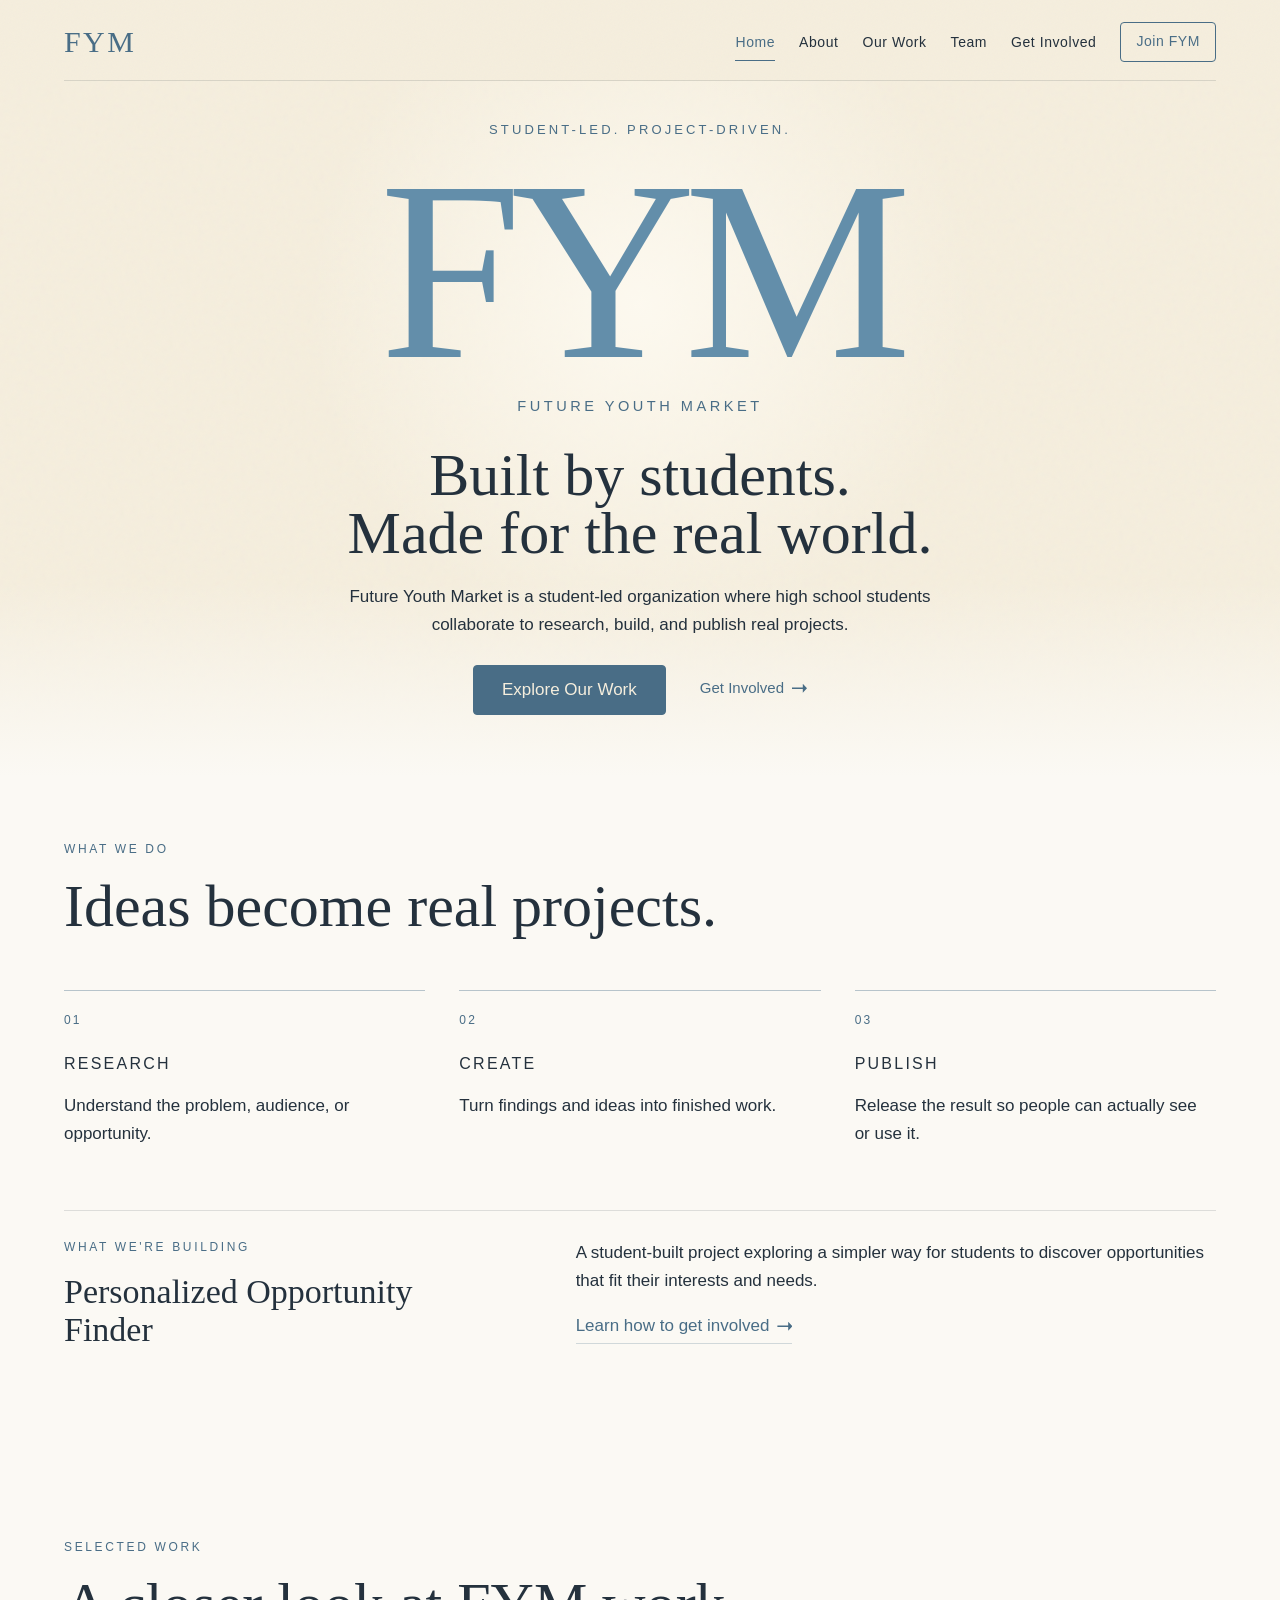
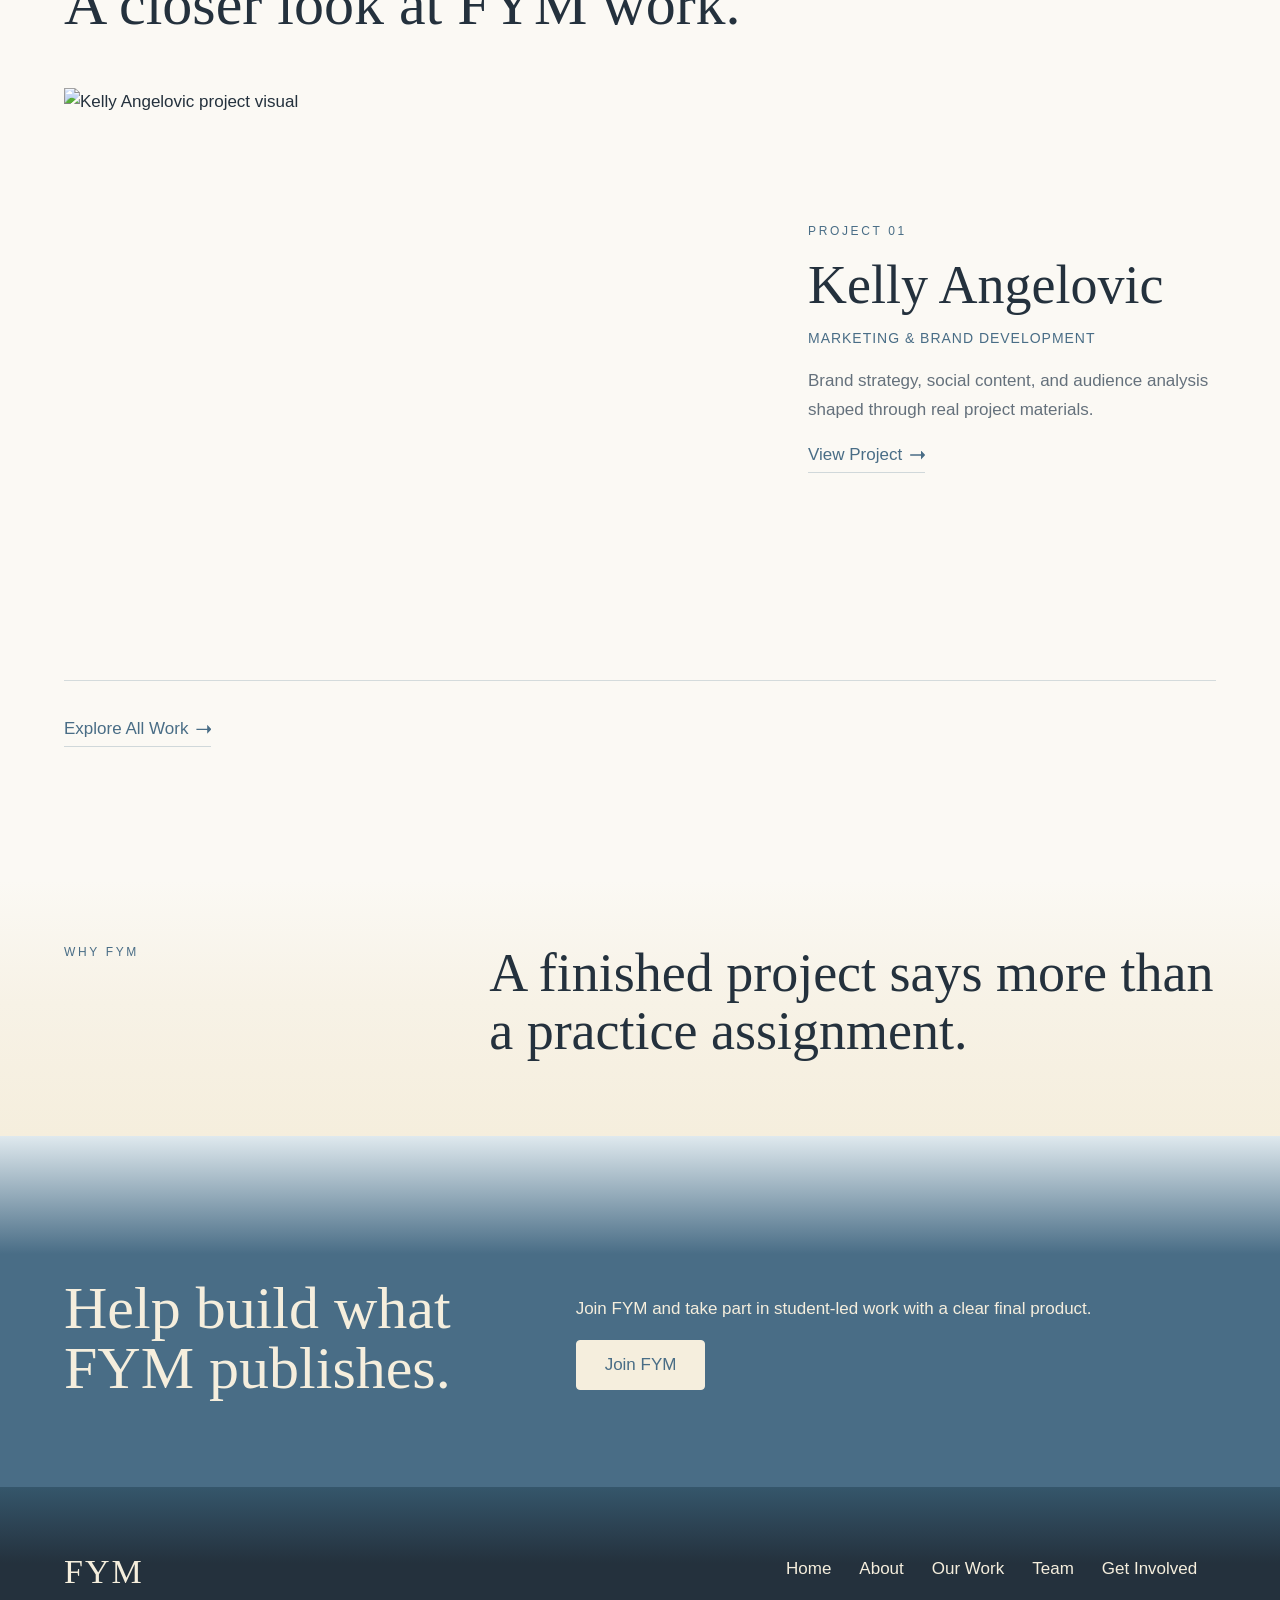
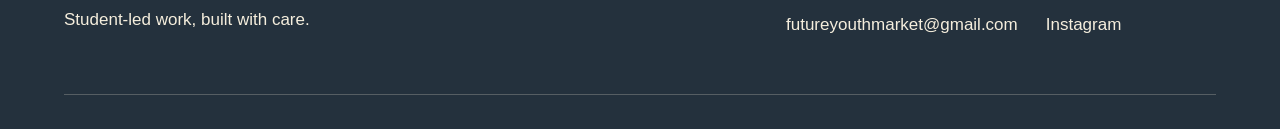
==== fym-site-copy/index.html @ ecb4059a "Integrate FYM project-first content into existing design" ====
<!doctype html>
<html lang="en">
  <head>
    <meta charset="utf-8">
    <meta name="viewport" content="width=device-width, initial-scale=1">
    <title>Future Youth Market</title>
    <link rel="stylesheet" href="./styles.css?v=15">
  </head>
  <body>
    <header class="site-header">
      <div class="nav-shell">
        <a class="brand" href="./">FYM</a>
        <nav class="nav" aria-label="Primary">
          <a href="./" aria-current="page">Home</a><a href="./about/">About</a>
          <a href="./our-work/">Our Work</a>
          <a href="./team/">Team</a>
          <a href="./get-involved/">Get Involved</a>
          <a class="join" href="https://docs.google.com/forms/d/e/1FAIpQLSevrzNFQWZwz5mbwL5e_55xC7Ov_JU1O-XVfndWGuBN4_w-hQ/viewform">Join FYM</a>
        </nav>
      </div>
    </header>

    <main>
      <section class="hero">
        <div class="hero-inner">
          <p class="eyebrow home-eyebrow">Student-led. Project-driven.</p>
          <div class="lockup" aria-label="FYM Future Youth Market">
            <div class="lockup-large">FYM</div>
            <div class="lockup-name">Future Youth Market</div>
          </div>
          <h1 class="home-title">Built by students.<br>Made for the real world.</h1>
          <p class="hero-copy">Future Youth Market is a student-led organization where high school students collaborate to research, build, and publish real projects.</p>
          <div class="actions">
            <a class="button" href="./our-work/">Explore Our Work</a>
            <a class="text-link icon-link" href="./get-involved/">Get Involved</a>
          </div>
        </div>
      </section>

      <section class="section warm tight">
        <div class="section-inner">
          <p class="label">What We Do</p>
          <h2 class="section-title">Ideas become real projects.</h2>
          <div class="columns">
            <article class="ruled"><p class="number">01</p><h3 class="small-heading">Research</h3><p>Understand the problem, audience, or opportunity.</p></article>
            <article class="ruled"><p class="number">02</p><h3 class="small-heading">Create</h3><p>Turn findings and ideas into finished work.</p></article>
            <article class="ruled"><p class="number">03</p><h3 class="small-heading">Publish</h3><p>Release the result so people can actually see or use it.</p></article>
          </div>
          <article class="project-preview intro-grid">
            <div><p class="label">What We're Building</p><h3>Personalized Opportunity Finder</h3></div>
            <div><p>A student-built project exploring a simpler way for students to discover opportunities that fit their interests and needs.</p><a class="text-link icon-link" href="./get-involved/">Learn how to get involved</a></div>
          </article>
        </div>
      </section>

      <section class="section warm wide">
        <div class="section-inner">
          <p class="label">Selected Work</p>
          <h2 class="section-title">A closer look at FYM work.</h2>
          <div style="margin-top:54px">
            <article class="portfolio-row home-feature">
              <img class="portfolio-image" src="https://static.wixstatic.com/media/20e3eb_5f76f47525f64de18423a40985d172d9~mv2.jpg" alt="Kelly Angelovic project visual">
              <div><p class="label">Project 01</p><h3 class="portfolio-title">Kelly Angelovic</h3><p class="category">Marketing &amp; Brand Development</p><p class="muted">Brand strategy, social content, and audience analysis shaped through real project materials.</p><a class="text-link icon-link" href="./our-work/kelly-angelovic/">View Project</a></div>
            </article>
            <p><a class="text-link icon-link" href="./our-work/">Explore All Work</a></p>
          </div>
        </div>
      </section>

      <section class="section fade-offwhite-to-cream tight">
        <div class="section-inner mission-statement">
          <p class="label">Why FYM</p>
          <p>A finished project says more than a practice assignment.</p>
        </div>
      </section>

      <section class="section blue with-lead">
        <div class="section-inner split-grid">
          <h2 class="section-title">Help build what FYM publishes.</h2>
          <div><p>Join FYM and take part in student-led work with a clear final product.</p><a class="button" style="background:var(--fym-cream);color:var(--fym-blue);border-color:var(--fym-cream)" href="https://docs.google.com/forms/d/e/1FAIpQLSevrzNFQWZwz5mbwL5e_55xC7Ov_JU1O-XVfndWGuBN4_w-hQ/viewform">Join FYM</a></div>
        </div>
      </section>
    </main>

    <footer class="site-footer">
      <div class="footer-grid">
        <div class="footer-top">
          <div class="footer-brand"><strong>FYM</strong><p>Student-led work, built with care.</p></div>
          <nav class="footer-links" aria-label="Footer">
            <a href="./" aria-current="page">Home</a><a href="./about/">About</a><a href="./our-work/">Our Work</a><a href="./team/">Team</a><a href="./get-involved/">Get Involved</a><a href="mailto:futureyouthmarket@gmail.com">futureyouthmarket@gmail.com</a><a href="http://instagram.com/future.youth.market">Instagram</a>
          </nav>
        </div>

      </div>
    </footer>
    <script src="./site.js?v=15"></script>
  </body>
</html>
---- fym-site-copy/styles.css ----
:root {
  --fym-cream: #f5eedd;
  --fym-cream-deep: #f2e9d8;
  --fym-warm-white: #fbf9f4;
  --fym-pale-blue: #dfe9ee;
  --fym-white: #ffffff;
  --fym-blue: #496d86;
  --fym-blue-soft: #769db8;
  --fym-navy: #24313d;
  --fym-muted: #65717c;
  --fym-border: rgba(36, 49, 61, 0.14);
  --fym-max: 1180px;
  --gutter: clamp(22px, 5vw, 64px);
  --section: clamp(58px, 7vw, 94px);
  --section-tight: clamp(46px, 6vw, 76px);
  --section-wide: clamp(78px, 9vw, 124px);
  --serif: Georgia, "Times New Roman", serif;
  --sans: Helvetica, Arial, sans-serif;
}

* {
  box-sizing: border-box;
}

html {
  background: var(--fym-cream);
  color: var(--fym-navy);
  font-family: var(--sans);
}

body {
  margin: 0;
  color: var(--fym-navy);
  background: var(--fym-cream);
  font: 400 17px/1.66 var(--sans);
}

a {
  color: inherit;
}

a:focus-visible {
  outline: 2px solid var(--fym-blue);
  outline-offset: 4px;
}

.blue a:focus-visible,
.site-footer a:focus-visible {
  outline-color: var(--fym-cream);
}

.footer-links a,
.text-link {
  overflow-wrap: anywhere;
}

@media (pointer: coarse) {
  .nav a,
  .footer-links a,
  .text-link {
    min-height: 44px;
    display: inline-flex;
    align-items: center;
  }
}

.site-header {
  background: var(--fym-cream);
  background-image: url("data:image/svg+xml,%3Csvg viewBox='0 0 160 160' xmlns='http://www.w3.org/2000/svg'%3E%3Cfilter id='n'%3E%3CfeTurbulence type='fractalNoise' baseFrequency='.72' numOctaves='2' stitchTiles='stitch'/%3E%3C/filter%3E%3Crect width='160' height='160' filter='url(%23n)' opacity='.026'/%3E%3C/svg%3E");
}

.nav-shell {
  width: min(calc(100% - (var(--gutter) * 2)), var(--fym-max));
  min-height: 76px;
  margin: 0 auto;
  padding: 22px 0 18px;
  border-bottom: 1px solid var(--fym-border);
  display: flex;
  align-items: center;
  justify-content: space-between;
  gap: 28px;
}

.brand {
  color: var(--fym-blue);
  font-family: var(--serif);
  font-size: 30px;
  line-height: 1;
  letter-spacing: 0.08em;
  text-decoration: none;
}

.nav {
  display: flex;
  align-items: center;
  gap: 24px;
  font-size: 14px;
  letter-spacing: 0.04em;
}

.nav a {
  padding: 8px 0 6px;
  text-decoration: none;
  border-bottom: 1px solid transparent;
}

.nav a[aria-current="page"],
.nav a:hover {
  color: var(--fym-blue);
  border-bottom-color: var(--fym-blue);
}

.nav .join {
  min-height: 40px;
  padding: 0 15px;
  display: inline-flex;
  align-items: center;
  border: 1px solid var(--fym-blue);
  border-radius: 4px;
  color: var(--fym-blue);
}

.hero {
  position: relative;
  overflow: hidden;
  background:
    linear-gradient(to bottom, rgba(245, 238, 221, 0) 0%, rgba(245, 238, 221, 0) 72%, var(--fym-warm-white) 100%),
    radial-gradient(circle at 50% 32%, rgba(255, 252, 244, 0.78) 0, rgba(245, 238, 221, 0) 42%),
    url("data:image/svg+xml,%3Csvg viewBox='0 0 160 160' xmlns='http://www.w3.org/2000/svg'%3E%3Cfilter id='n'%3E%3CfeTurbulence type='fractalNoise' baseFrequency='.72' numOctaves='2' stitchTiles='stitch'/%3E%3C/filter%3E%3Crect width='160' height='160' filter='url(%23n)' opacity='.026'/%3E%3C/svg%3E"),
    var(--fym-cream);
  border-bottom: 0;
}

.hero-inner {
  position: relative;
  z-index: 1;
  width: min(calc(100% - (var(--gutter) * 2)), var(--fym-max));
  margin: 0 auto;
  padding: clamp(24px, 3.2vw, 40px) 0 clamp(42px, 4.8vw, 62px);
  text-align: center;
}

.eyebrow,
.label {
  margin: 0 0 18px;
  color: var(--fym-blue);
  font-size: 12px;
  line-height: 1.4;
  letter-spacing: 0.22em;
  text-transform: uppercase;
}

.home-eyebrow {
  margin-bottom: 10px;
  font-size: 13px;
  letter-spacing: 0.24em;
}

.lockup {
  position: relative;
  width: min(88vw, 640px);
  aspect-ratio: 2.25 / 1;
  margin: 0 auto 12px;
  display: grid;
  place-items: center;
}

.lockup-large {
  color: #638eaa;
  font-family: var(--serif);
  font-size: clamp(188px, 20vw, 306px);
  line-height: 0.8;
  letter-spacing: -0.045em;
}

.lockup-name {
  position: static;
  width: 100%;
  padding: 0;
  margin-top: -14px;
  transform: none;
  color: var(--fym-blue);
  font-size: clamp(12px, 1.14vw, 15px);
  line-height: 1;
  letter-spacing: 0.24em;
  text-transform: uppercase;
  white-space: nowrap;
  display: flex;
  align-items: center;
  justify-content: center;
  text-shadow: none;
}

h1,
h2,
h3 {
  color: var(--fym-navy);
  font-family: var(--serif);
  font-weight: 400;
  letter-spacing: 0;
}

.home-title {
  max-width: 820px;
  margin: 0 auto;
  font-size: clamp(41px, 5.1vw, 60px);
  line-height: 0.98;
}

.hero-copy {
  max-width: 620px;
  margin: 20px auto 0;
  font-size: 17px;
  line-height: 1.65;
}

.actions {
  margin-top: 26px;
  display: flex;
  justify-content: center;
  align-items: center;
  gap: 34px;
  flex-wrap: wrap;
}

.button {
  min-height: 50px;
  display: inline-flex;
  align-items: center;
  justify-content: center;
  padding: 0 28px;
  border: 1px solid var(--fym-blue);
  border-radius: 4px;
  background: var(--fym-blue);
  color: var(--fym-cream);
  text-decoration: none;
}

.text-link {
  display: inline-flex;
  align-items: center;
  gap: 8px;
  color: var(--fym-blue);
  text-decoration: none;
  border-bottom: 1px solid rgba(73, 109, 134, 0.24);
  padding-bottom: 3px;
}

.hero-inner .text-link {
  border-bottom-color: transparent;
  font-size: 15px;
}

.icon-link::after,
.back-link::before {
  content: "";
  width: 15px;
  height: 9px;
  display: inline-block;
  background: currentColor;
  flex: 0 0 auto;
  clip-path: polygon(0 42%, 72% 42%, 72% 0, 100% 50%, 72% 100%, 72% 58%, 0 58%);
  transition: transform 180ms ease;
}

.icon-link:hover::after {
  transform: translateX(3px);
}

.back-link::before {
  transform: rotate(180deg);
}

.back-link:hover::before {
  transform: rotate(180deg) translateX(3px);
}

.section {
  padding: var(--section) var(--gutter);
}

.section.tight {
  padding-top: clamp(40px, 5vw, 68px);
  padding-bottom: var(--section-tight);
}

.section.wide {
  padding-top: var(--section-wide);
  padding-bottom: var(--section-wide);
}

.section-inner {
  max-width: var(--fym-max);
  margin: 0 auto;
}

.warm {
  background: var(--fym-warm-white);
}

.white {
  background: var(--fym-warm-white);
}

.cream {
  background: var(--fym-cream);
  background-image: url("data:image/svg+xml,%3Csvg viewBox='0 0 160 160' xmlns='http://www.w3.org/2000/svg'%3E%3Cfilter id='n'%3E%3CfeTurbulence type='fractalNoise' baseFrequency='.72' numOctaves='2' stitchTiles='stitch'/%3E%3C/filter%3E%3Crect width='160' height='160' filter='url(%23n)' opacity='.026'/%3E%3C/svg%3E");
}

.fade-cream-to-offwhite {
  background:
    linear-gradient(to bottom, var(--fym-cream) 0%, #f7f2e6 48%, var(--fym-warm-white) 100%);
}

.fade-offwhite-to-cream {
  background:
    linear-gradient(to bottom, var(--fym-warm-white) 0%, #f7f2e6 48%, var(--fym-cream) 100%);
}

.fade-cream-to-blue {
  background:
    linear-gradient(to bottom, var(--fym-cream) 0%, var(--fym-cream-deep) 34%, var(--fym-pale-blue) 72%, var(--fym-blue) 100%);
}

.fade-offwhite-to-blue {
  background:
    linear-gradient(to bottom, var(--fym-warm-white) 0%, var(--fym-cream-deep) 34%, var(--fym-pale-blue) 72%, var(--fym-blue) 100%);
}

.blue {
  background: var(--fym-blue);
  color: var(--fym-cream);
}

.blue.with-lead {
  background:
    linear-gradient(to bottom, var(--fym-pale-blue) 0, var(--fym-blue) 118px, var(--fym-blue) 100%);
  padding-top: calc(var(--section) + 52px);
}

.blue h1,
.blue h2,
.blue h3,
.blue .label {
  color: var(--fym-cream);
}

.section-title {
  max-width: 900px;
  margin: 0;
  font-size: clamp(38px, 5.2vw, 60px);
  line-height: 1;
}

.intro-grid,
.split-grid {
  display: grid;
  grid-template-columns: minmax(260px, 0.9fr) minmax(0, 1.4fr);
  gap: clamp(42px, 8vw, 100px);
  align-items: start;
}

.mission-statement {
  display: grid;
  grid-template-columns: minmax(220px, 0.7fr) minmax(0, 1.5fr);
  gap: clamp(34px, 7vw, 86px);
  align-items: start;
}

.mission-statement p:last-child {
  margin: 0;
  max-width: 840px;
  color: var(--fym-navy);
  font-family: var(--serif);
  font-size: clamp(30px, 4.6vw, 54px);
  line-height: 1.08;
}

.columns {
  display: grid;
  grid-template-columns: repeat(3, minmax(0, 1fr));
  gap: 34px;
  margin-top: 54px;
}

.process {
  display: grid;
  grid-template-columns: repeat(4, minmax(0, 1fr));
  gap: 24px;
  margin-top: 52px;
}

.ruled {
  border-top: 1px solid rgba(73, 109, 134, 0.38);
  padding-top: 20px;
}

.number {
  margin: 0 0 24px;
  color: var(--fym-blue);
  font-size: 12px;
  letter-spacing: 0.18em;
  text-transform: uppercase;
}

.small-heading {
  margin: 0 0 12px;
  font-family: var(--sans);
  font-size: 16px;
  line-height: 1.3;
  letter-spacing: 0.14em;
  text-transform: uppercase;
}

.muted {
  color: var(--fym-muted);
}

.portfolio-row {
  display: grid;
  grid-template-columns: 1.25fr 0.75fr;
  gap: clamp(34px, 6vw, 64px);
  align-items: center;
  padding-bottom: 72px;
  margin-bottom: 72px;
  border-bottom: 1px solid var(--fym-border);
}

.portfolio-row:last-child {
  margin-bottom: 0;
}

.home-feature {
  margin-bottom: 34px;
}

.home-feature.portfolio-row {
  border-bottom-color: rgba(73, 109, 134, 0.22);
}

.work-index .portfolio-row {
  padding: clamp(34px, 5vw, 56px) 0;
  margin: 0;
}

.work-index .portfolio-row:first-child {
  padding-top: 0;
}

.project-preview {
  margin-top: 44px;
  padding-top: 28px;
  border-top: 1px solid var(--fym-border);
}

.project-preview h3 {
  margin: 0;
  font-size: 34px;
  line-height: 1.1;
  overflow-wrap: break-word;
}

.project-preview p:first-child {
  margin-top: 0;
}

.portfolio-row:nth-child(even) {
  grid-template-columns: 0.75fr 1.25fr;
}

.portfolio-row:nth-child(even) .portfolio-image {
  order: 2;
}

.portfolio-image,
.case-image {
  width: 100%;
  height: min(42vw, 520px);
  display: block;
  object-fit: cover;
  background: var(--fym-warm-white);
}

.portfolio-image.contain,
.case-image.contain {
  object-fit: contain;
}

.portfolio-title {
  margin: 0 0 12px;
  font-size: clamp(38px, 5vw, 54px);
  line-height: 1.02;
}

.category {
  color: var(--fym-blue);
  font-size: 14px;
  letter-spacing: 0.07em;
  text-transform: uppercase;
}

.tags {
  display: flex;
  flex-wrap: wrap;
  gap: 8px;
  margin: 20px 0 28px;
}

.tags span {
  border: 1px solid rgba(73, 109, 134, 0.28);
  border-radius: 4px;
  color: var(--fym-blue);
  font-size: 12px;
  letter-spacing: 0.08em;
  padding: 6px 9px;
  text-transform: uppercase;
}

.page-hero {
  background:
    linear-gradient(to bottom, rgba(245, 238, 221, 0) 0%, rgba(245, 238, 221, 0) 72%, var(--fym-warm-white) 100%),
    url("data:image/svg+xml,%3Csvg viewBox='0 0 160 160' xmlns='http://www.w3.org/2000/svg'%3E%3Cfilter id='n'%3E%3CfeTurbulence type='fractalNoise' baseFrequency='.72' numOctaves='2' stitchTiles='stitch'/%3E%3C/filter%3E%3Crect width='160' height='160' filter='url(%23n)' opacity='.026'/%3E%3C/svg%3E"),
    var(--fym-cream);
  padding: clamp(54px, 7vw, 86px) var(--gutter) clamp(42px, 6vw, 76px);
  border-bottom: 0;
}

.page-hero h1 {
  max-width: 920px;
  margin: 0;
  font-size: clamp(44px, 6.4vw, 70px);
  line-height: 0.99;
}

.page-hero p:last-child {
  max-width: 700px;
  margin: 28px 0 0;
  font-size: clamp(17px, 2vw, 20px);
  line-height: 1.62;
}

.then-now {
  display: grid;
  grid-template-columns: 1fr 80px 1fr;
  gap: 30px;
  align-items: start;
}

.lead-block {
  max-width: 760px;
  margin: 28px 0 0;
  color: var(--fym-muted);
  font-size: clamp(18px, 2.2vw, 22px);
  line-height: 1.58;
}

.blue .lead-block {
  color: var(--fym-cream);
  opacity: 0.9;
}

.arrow {
  padding-top: 56px;
  color: var(--fym-blue);
  text-align: center;
  font-size: 28px;
}

.list-grid {
  display: grid;
  grid-template-columns: repeat(2, minmax(0, 1fr));
  column-gap: 60px;
}

.list-row {
  display: grid;
  grid-template-columns: 48px 1fr;
  gap: 12px;
  padding: 22px 0;
  border-top: 1px solid var(--fym-border);
}

.visual-model {
  display: grid;
  grid-template-columns: minmax(250px, 0.85fr) minmax(0, 1.15fr);
  gap: clamp(34px, 7vw, 86px);
  align-items: center;
}

.path-board {
  display: grid;
  gap: 18px;
}

.path-card {
  border: 1px solid rgba(73, 109, 134, 0.22);
  background: rgba(255, 255, 255, 0.28);
  padding: clamp(22px, 3vw, 32px);
}

.path-card.strong {
  background: var(--fym-blue);
  color: var(--fym-cream);
  border-color: var(--fym-blue);
}

.path-card.strong .label,
.path-card.strong .path-step,
.path-card.strong .path-arrow {
  color: var(--fym-cream);
}

.path-line {
  display: flex;
  align-items: center;
  gap: clamp(10px, 2vw, 18px);
  flex-wrap: wrap;
}

.path-step {
  color: var(--fym-navy);
  font-family: var(--serif);
  font-size: clamp(24px, 3vw, 38px);
  line-height: 1;
}

.path-arrow {
  color: var(--fym-blue);
  font-size: 18px;
}

.story-board {
  display: grid;
  grid-template-columns: 1fr 70px 1fr;
  gap: clamp(18px, 3vw, 30px);
  align-items: stretch;
  margin-top: 54px;
}

.story-panel {
  min-height: 320px;
  border: 1px solid rgba(73, 109, 134, 0.24);
  padding: clamp(28px, 4vw, 44px);
  display: flex;
  flex-direction: column;
  justify-content: space-between;
}

.story-panel.now {
  background: var(--fym-cream);
}

.story-panel h3 {
  margin: 0;
  font-size: clamp(36px, 5vw, 58px);
  line-height: 0.95;
}

.story-list {
  display: grid;
  gap: 12px;
  margin-top: 34px;
}

.story-list span {
  border-top: 1px solid rgba(73, 109, 134, 0.18);
  padding-top: 12px;
  color: var(--fym-muted);
}

.story-shift {
  display: grid;
  place-items: center;
  color: var(--fym-blue);
}

.story-shift::before {
  content: "";
  width: 38px;
  height: 22px;
  background: currentColor;
  clip-path: polygon(0 42%, 72% 42%, 72% 0, 100% 50%, 72% 100%, 72% 58%, 0 58%);
}

.evidence-strip {
  display: grid;
  grid-template-columns: 1.35fr 0.85fr 0.85fr;
  gap: 22px;
  align-items: stretch;
  margin-top: 46px;
}

.evidence-card {
  position: relative;
  min-height: 260px;
  overflow: hidden;
  background: var(--fym-warm-white);
}

.evidence-card.large {
  min-height: 420px;
}

.evidence-card img {
  width: 100%;
  height: 100%;
  display: block;
  object-fit: cover;
}

.evidence-card.contain img {
  object-fit: contain;
  padding: 22px;
}

.evidence-caption {
  max-width: 520px;
  margin-top: 18px;
  color: var(--fym-muted);
  font-size: 14px;
}

.philosophy {
  min-height: 360px;
  display: flex;
  flex-direction: column;
  justify-content: center;
}

.philosophy .section-title {
  font-size: clamp(50px, 8vw, 108px);
}

.philosophy-line {
  margin: 28px 0 0;
  color: var(--fym-cream);
  font-family: var(--serif);
  font-size: clamp(24px, 3vw, 34px);
  line-height: 1.25;
}

.work-hero-grid {
  display: grid;
  grid-template-columns: minmax(0, 0.95fr) minmax(0, 1.05fr);
  gap: clamp(38px, 7vw, 86px);
  align-items: end;
}

.work-mini-gallery {
  display: grid;
  grid-template-columns: 1fr 0.72fr;
  gap: 16px;
  align-items: end;
}

.work-mini-gallery img {
  width: 100%;
  height: 300px;
  object-fit: cover;
  background: var(--fym-warm-white);
}

.work-mini-gallery img:nth-child(2) {
  height: 210px;
}

.founder-feature {
  display: grid;
  grid-template-columns: minmax(260px, 0.8fr) minmax(0, 1.2fr);
  gap: clamp(38px, 8vw, 96px);
  align-items: center;
}

.founder-mark {
  min-height: 430px;
  padding: clamp(28px, 4vw, 44px);
  background: var(--fym-blue);
  color: var(--fym-cream);
  display: flex;
  flex-direction: column;
  justify-content: space-between;
}

.founder-mark span {
  font-family: var(--serif);
  font-size: clamp(58px, 7vw, 96px);
  line-height: 0.92;
}

.founder-copy {
  max-width: 680px;
}

.founder-copy p:first-of-type {
  font-size: clamp(21px, 2.7vw, 30px);
  line-height: 1.35;
  color: var(--fym-navy);
}

.contribution-grid {
  display: grid;
  grid-template-columns: repeat(3, minmax(0, 1fr));
  gap: 18px;
  margin-top: 46px;
}

.contribution-grid span {
  min-height: 104px;
  border-top: 1px solid rgba(73, 109, 134, 0.32);
  padding-top: 18px;
  color: var(--fym-navy);
  font-family: var(--serif);
  font-size: clamp(22px, 2.4vw, 30px);
  line-height: 1.05;
}

.action-path {
  display: grid;
  grid-template-columns: repeat(3, minmax(0, 1fr));
  gap: 22px;
}

.action-card {
  min-height: 280px;
  border-top: 1px solid rgba(73, 109, 134, 0.34);
  padding-top: 22px;
  display: flex;
  flex-direction: column;
  justify-content: space-between;
}

.action-card h2 {
  margin: 38px 0 18px;
  font-size: clamp(32px, 4vw, 48px);
  line-height: 0.98;
}

.case-header {
  padding: 64px var(--gutter) 96px;
}

.case-header h1 {
  margin: 54px 0 18px;
  font-size: clamp(50px, 8vw, 86px);
  line-height: 0.98;
}

.case-columns {
  display: grid;
  grid-template-columns: repeat(3, minmax(0, 1fr));
  gap: 44px;
}

.case-columns.two {
  grid-template-columns: repeat(2, minmax(0, 1fr));
}

.gallery {
  display: grid;
  grid-template-columns: repeat(2, minmax(0, 1fr));
  gap: 28px;
}

.site-footer {
  background:
    linear-gradient(to bottom, #35566b 0, var(--fym-navy) 76px, var(--fym-navy) 100%);
  color: var(--fym-cream);
  padding: 68px var(--gutter) 34px;
}

.footer-grid {
  max-width: var(--fym-max);
  margin: 0 auto;
}

.footer-top {
  display: flex;
  justify-content: space-between;
  gap: 70px;
  padding-bottom: 42px;
  border-bottom: 1px solid rgba(245, 238, 221, 0.24);
}

.footer-brand {
  max-width: 390px;
}

.footer-brand strong {
  display: block;
  margin-bottom: 14px;
  font-family: var(--serif);
  font-size: 34px;
  line-height: 1;
  letter-spacing: 0.06em;
  font-weight: 400;
}

.footer-links {
  max-width: 430px;
  display: flex;
  flex-wrap: wrap;
  gap: 14px 28px;
}

.footer-links a {
  color: var(--fym-cream);
  text-decoration: none;
}

@media (max-width: 850px) {
  body {
    font-size: 16px;
  }

  .nav-shell {
    width: calc(100% - 44px);
    display: block;
  }

  .nav {
    margin-top: 14px;
    flex-wrap: wrap;
    gap: 10px 18px;
    font-size: 12px;
  }

  .hero-inner {
    width: calc(100% - 44px);
    padding: 58px 0 72px;
  }

  .lockup {
    width: min(90vw, 460px);
    margin-bottom: 20px;
  }

  .home-title {
    font-size: clamp(40px, 11vw, 54px);
  }

  .hero-copy {
    font-size: 16px;
  }

  .actions {
    justify-content: flex-start;
  }

  .hero-inner .actions {
    justify-content: center;
  }

  .intro-grid,
  .mission-statement,
  .split-grid,
  .columns,
  .process,
  .portfolio-row,
  .portfolio-row:nth-child(even),
  .then-now,
  .list-grid,
  .case-columns,
  .gallery,
  .visual-model,
  .story-board,
  .evidence-strip,
  .work-hero-grid,
  .founder-feature,
  .contribution-grid,
  .action-path {
    grid-template-columns: 1fr;
  }

  .path-line {
    display: grid;
    gap: 10px;
  }

  .path-arrow {
    display: none;
  }

  .story-panel {
    min-height: 250px;
  }

  .story-shift {
    min-height: 44px;
  }

  .story-shift::before {
    transform: rotate(90deg);
  }

  .evidence-card,
  .evidence-card.large {
    min-height: 260px;
  }

  .work-mini-gallery {
    grid-template-columns: 1fr 1fr;
  }

  .work-mini-gallery img,
  .work-mini-gallery img:nth-child(2) {
    height: 210px;
  }

  .founder-mark {
    min-height: 300px;
  }

  .contribution-grid span {
    min-height: 82px;
  }

  .action-card {
    min-height: 220px;
  }

  .portfolio-row:nth-child(even) .portfolio-image {
    order: 0;
  }

  .portfolio-row {
    padding-bottom: 56px;
    margin-bottom: 56px;
  }

  .portfolio-image,
  .case-image {
    height: 300px;
  }

  .arrow {
    padding: 0;
    text-align: left;
  }

  .footer-top {
    display: block;
  }

  .footer-links {
    margin-top: 34px;
  }
}
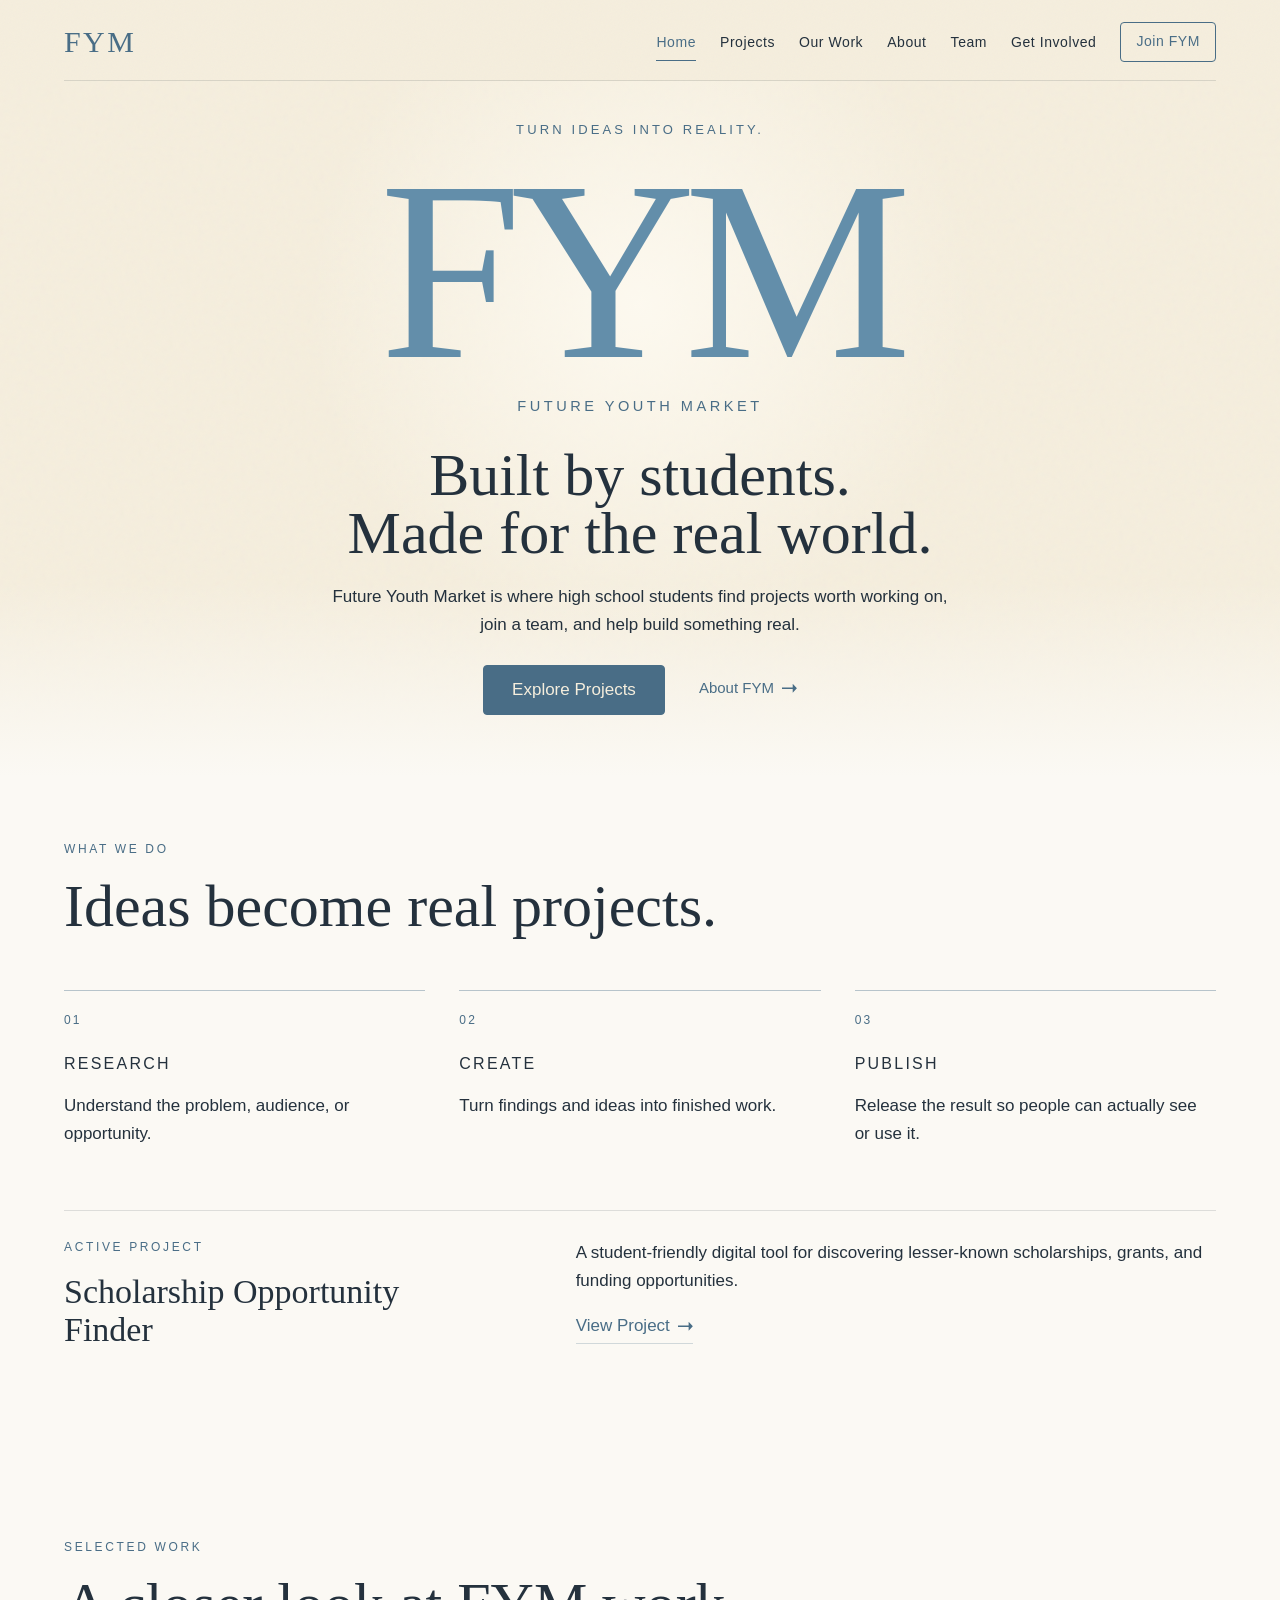
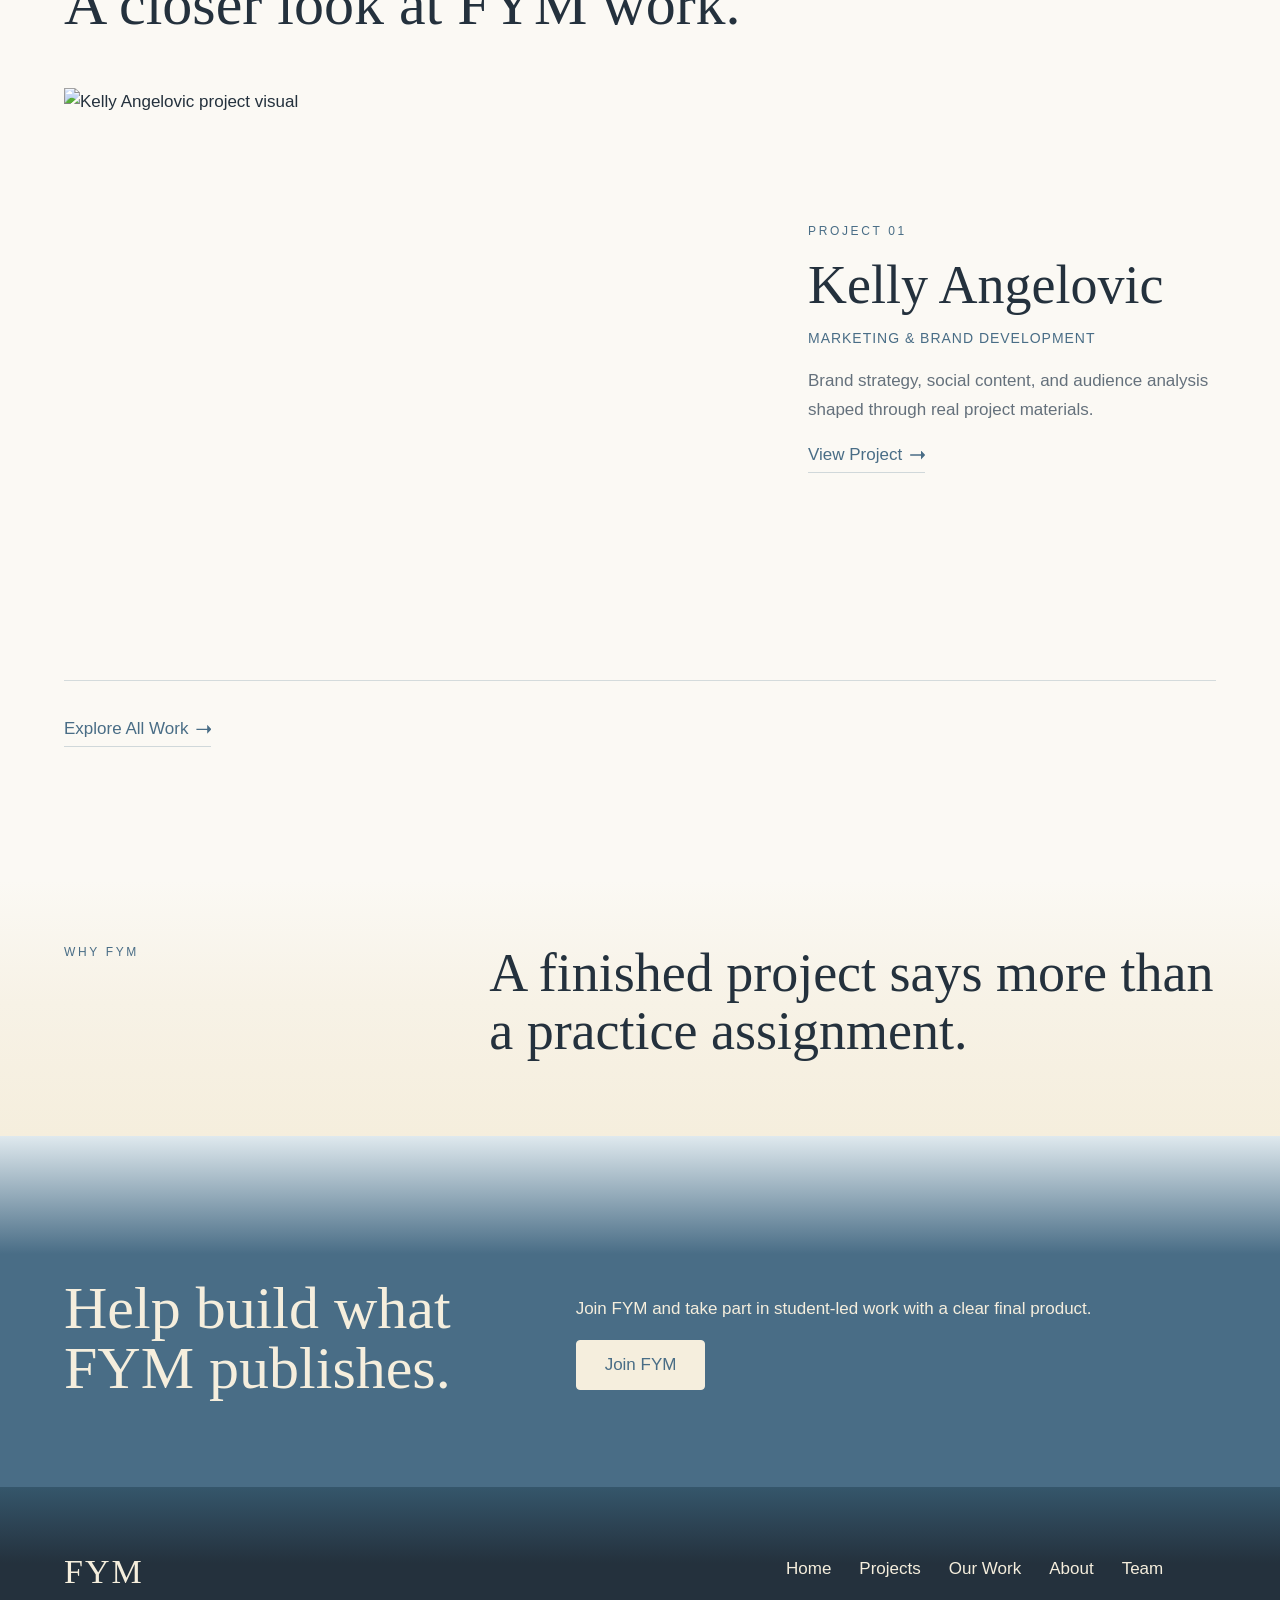
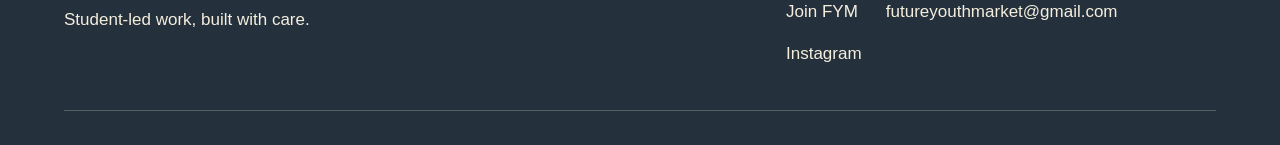
==== commit 65b9c09b: "Add FYM project-first V1 experience" ====
--- a/fym-site-copy/index.html
+++ b/fym-site-copy/index.html
@@ -11,11 +11,10 @@
       <div class="nav-shell">
         <a class="brand" href="./">FYM</a>
         <nav class="nav" aria-label="Primary">
-          <a href="./" aria-current="page">Home</a><a href="./about/">About</a>
-          <a href="./our-work/">Our Work</a>
+          <a href="./" aria-current="page">Home</a><a href="./projects/">Projects</a><a href="./our-work/">Our Work</a><a href="./about/">About</a>
           <a href="./team/">Team</a>
           <a href="./get-involved/">Get Involved</a>
-          <a class="join" href="https://docs.google.com/forms/d/e/1FAIpQLSevrzNFQWZwz5mbwL5e_55xC7Ov_JU1O-XVfndWGuBN4_w-hQ/viewform">Join FYM</a>
+          <a class="join" href="./get-involved/">Join FYM</a>
         </nav>
       </div>
     </header>
@@ -23,16 +22,16 @@
     <main>
       <section class="hero">
         <div class="hero-inner">
-          <p class="eyebrow home-eyebrow">Student-led. Project-driven.</p>
+          <p class="eyebrow home-eyebrow">Turn ideas into reality.</p>
           <div class="lockup" aria-label="FYM Future Youth Market">
             <div class="lockup-large">FYM</div>
             <div class="lockup-name">Future Youth Market</div>
           </div>
           <h1 class="home-title">Built by students.<br>Made for the real world.</h1>
-          <p class="hero-copy">Future Youth Market is a student-led organization where high school students collaborate to research, build, and publish real projects.</p>
+          <p class="hero-copy">Future Youth Market is where high school students find projects worth working on, join a team, and help build something real.</p>
           <div class="actions">
-            <a class="button" href="./our-work/">Explore Our Work</a>
-            <a class="text-link icon-link" href="./get-involved/">Get Involved</a>
+            <a class="button" href="./projects/">Explore Projects</a>
+            <a class="text-link icon-link" href="./about/">About FYM</a>
           </div>
         </div>
       </section>
@@ -47,8 +46,8 @@
             <article class="ruled"><p class="number">03</p><h3 class="small-heading">Publish</h3><p>Release the result so people can actually see or use it.</p></article>
           </div>
           <article class="project-preview intro-grid">
-            <div><p class="label">What We're Building</p><h3>Personalized Opportunity Finder</h3></div>
-            <div><p>A student-built project exploring a simpler way for students to discover opportunities that fit their interests and needs.</p><a class="text-link icon-link" href="./get-involved/">Learn how to get involved</a></div>
+            <div><p class="label">Active Project</p><h3>Scholarship Opportunity Finder</h3></div>
+            <div><p>A student-friendly digital tool for discovering lesser-known scholarships, grants, and funding opportunities.</p><a class="text-link icon-link" href="./projects/scholarship-opportunity-finder/">View Project</a></div>
           </article>
         </div>
       </section>
@@ -87,7 +86,7 @@
         <div class="footer-top">
           <div class="footer-brand"><strong>FYM</strong><p>Student-led work, built with care.</p></div>
           <nav class="footer-links" aria-label="Footer">
-            <a href="./" aria-current="page">Home</a><a href="./about/">About</a><a href="./our-work/">Our Work</a><a href="./team/">Team</a><a href="./get-involved/">Get Involved</a><a href="mailto:futureyouthmarket@gmail.com">futureyouthmarket@gmail.com</a><a href="http://instagram.com/future.youth.market">Instagram</a>
+            <a href="./" aria-current="page">Home</a><a href="./projects/">Projects</a><a href="./our-work/">Our Work</a><a href="./about/">About</a><a href="./team/">Team</a><a href="./get-involved/">Join FYM</a><a href="mailto:futureyouthmarket@gmail.com">futureyouthmarket@gmail.com</a><a href="http://instagram.com/future.youth.market">Instagram</a>
           </nav>
         </div>
 
--- a/fym-site-copy/styles.css
+++ b/fym-site-copy/styles.css
@@ -464,6 +464,169 @@
   margin-top: 0;
 }
 
+.market-card {
+  display: grid;
+  grid-template-columns: minmax(0, 1.55fr) minmax(220px, .55fr);
+  gap: clamp(34px, 7vw, 86px);
+  padding: clamp(40px, 6vw, 72px) 0;
+  border-top: 1px solid var(--fym-border);
+}
+
+.market-card h2,
+.project-story-grid h2,
+.application-layout h2 {
+  margin: 0 0 18px;
+  font-size: clamp(34px, 4.8vw, 54px);
+  line-height: 1.02;
+}
+
+.market-card.featured {
+  border-top: 2px solid var(--fym-blue);
+}
+
+.market-meta {
+  display: flex;
+  flex-direction: column;
+  align-items: flex-start;
+  justify-content: space-between;
+  gap: 26px;
+}
+
+.cream-button {
+  background: var(--fym-cream) !important;
+  color: var(--fym-blue) !important;
+  border-color: var(--fym-cream) !important;
+}
+
+.project-hero .label {
+  margin-top: 44px;
+}
+
+.left-actions {
+  justify-content: flex-start;
+}
+
+.project-story-grid {
+  display: grid;
+  grid-template-columns: repeat(2, minmax(0, 1fr));
+  gap: clamp(36px, 7vw, 90px);
+}
+
+.project-story-grid article {
+  border-top: 1px solid var(--fym-border);
+  padding-top: 22px;
+}
+
+.contribution-grid h3 {
+  margin: 0 0 14px;
+  font-size: 28px;
+  line-height: 1.08;
+}
+
+.sprint-timeline {
+  display: grid;
+  grid-template-columns: repeat(6, minmax(0, 1fr));
+  margin-top: 52px;
+  border-top: 1px solid rgba(73, 109, 134, .42);
+}
+
+.sprint-timeline article {
+  position: relative;
+  padding: 24px 16px 0 0;
+}
+
+.sprint-timeline article::before {
+  content: "";
+  position: absolute;
+  top: -5px;
+  left: 0;
+  width: 9px;
+  height: 9px;
+  border-radius: 50%;
+  background: var(--fym-blue);
+}
+
+.sprint-timeline span {
+  color: var(--fym-blue);
+  font-size: 12px;
+  letter-spacing: .12em;
+  text-transform: uppercase;
+}
+
+.sprint-timeline h3 {
+  margin: 12px 0 0;
+  font-family: var(--sans);
+  font-size: 15px;
+  line-height: 1.35;
+}
+
+.application-layout {
+  display: grid;
+  grid-template-columns: minmax(240px, .7fr) minmax(0, 1.3fr);
+  gap: clamp(42px, 8vw, 110px);
+  align-items: start;
+}
+
+.application-form {
+  display: grid;
+  gap: 24px;
+}
+
+.application-form label,
+.application-form legend {
+  color: var(--fym-navy);
+  font-size: 14px;
+  font-weight: 600;
+}
+
+.application-form input,
+.application-form textarea {
+  width: 100%;
+  margin-top: 8px;
+  padding: 13px 14px;
+  border: 1px solid rgba(36, 49, 61, .28);
+  border-radius: 4px;
+  background: var(--fym-white);
+  color: var(--fym-navy);
+  font: inherit;
+}
+
+.application-form input:focus,
+.application-form textarea:focus {
+  outline: 2px solid var(--fym-blue);
+  outline-offset: 2px;
+}
+
+.form-pair {
+  display: grid;
+  grid-template-columns: repeat(2, minmax(0, 1fr));
+  gap: 18px;
+}
+
+.application-form fieldset {
+  margin: 0;
+  padding: 20px;
+  border: 1px solid var(--fym-border);
+}
+
+.application-form .check {
+  display: flex;
+  gap: 10px;
+  align-items: center;
+  margin-top: 12px;
+  font-weight: 400;
+}
+
+.application-form .check input {
+  width: 18px;
+  height: 18px;
+  margin: 0;
+}
+
+.application-form .button {
+  justify-self: start;
+}
+
 .portfolio-row:nth-child(even) {
   grid-template-columns: 0.75fr 1.25fr;
 }
@@ -908,6 +1071,29 @@
 }
 
 @media (max-width: 850px) {
+  .market-card,
+  .project-story-grid,
+  .application-layout {
+    grid-template-columns: 1fr;
+  }
+
+  .sprint-timeline {
+    grid-template-columns: 1fr;
+    border-top: 0;
+  }
+
+  .sprint-timeline article {
+    border-top: 1px solid rgba(73, 109, 134, .32);
+    padding: 18px 0;
+  }
+
+  .sprint-timeline article::before {
+    display: none;
+  }
+
+  .form-pair {
+    grid-template-columns: 1fr;
+  }
   body {
     font-size: 16px;
   }
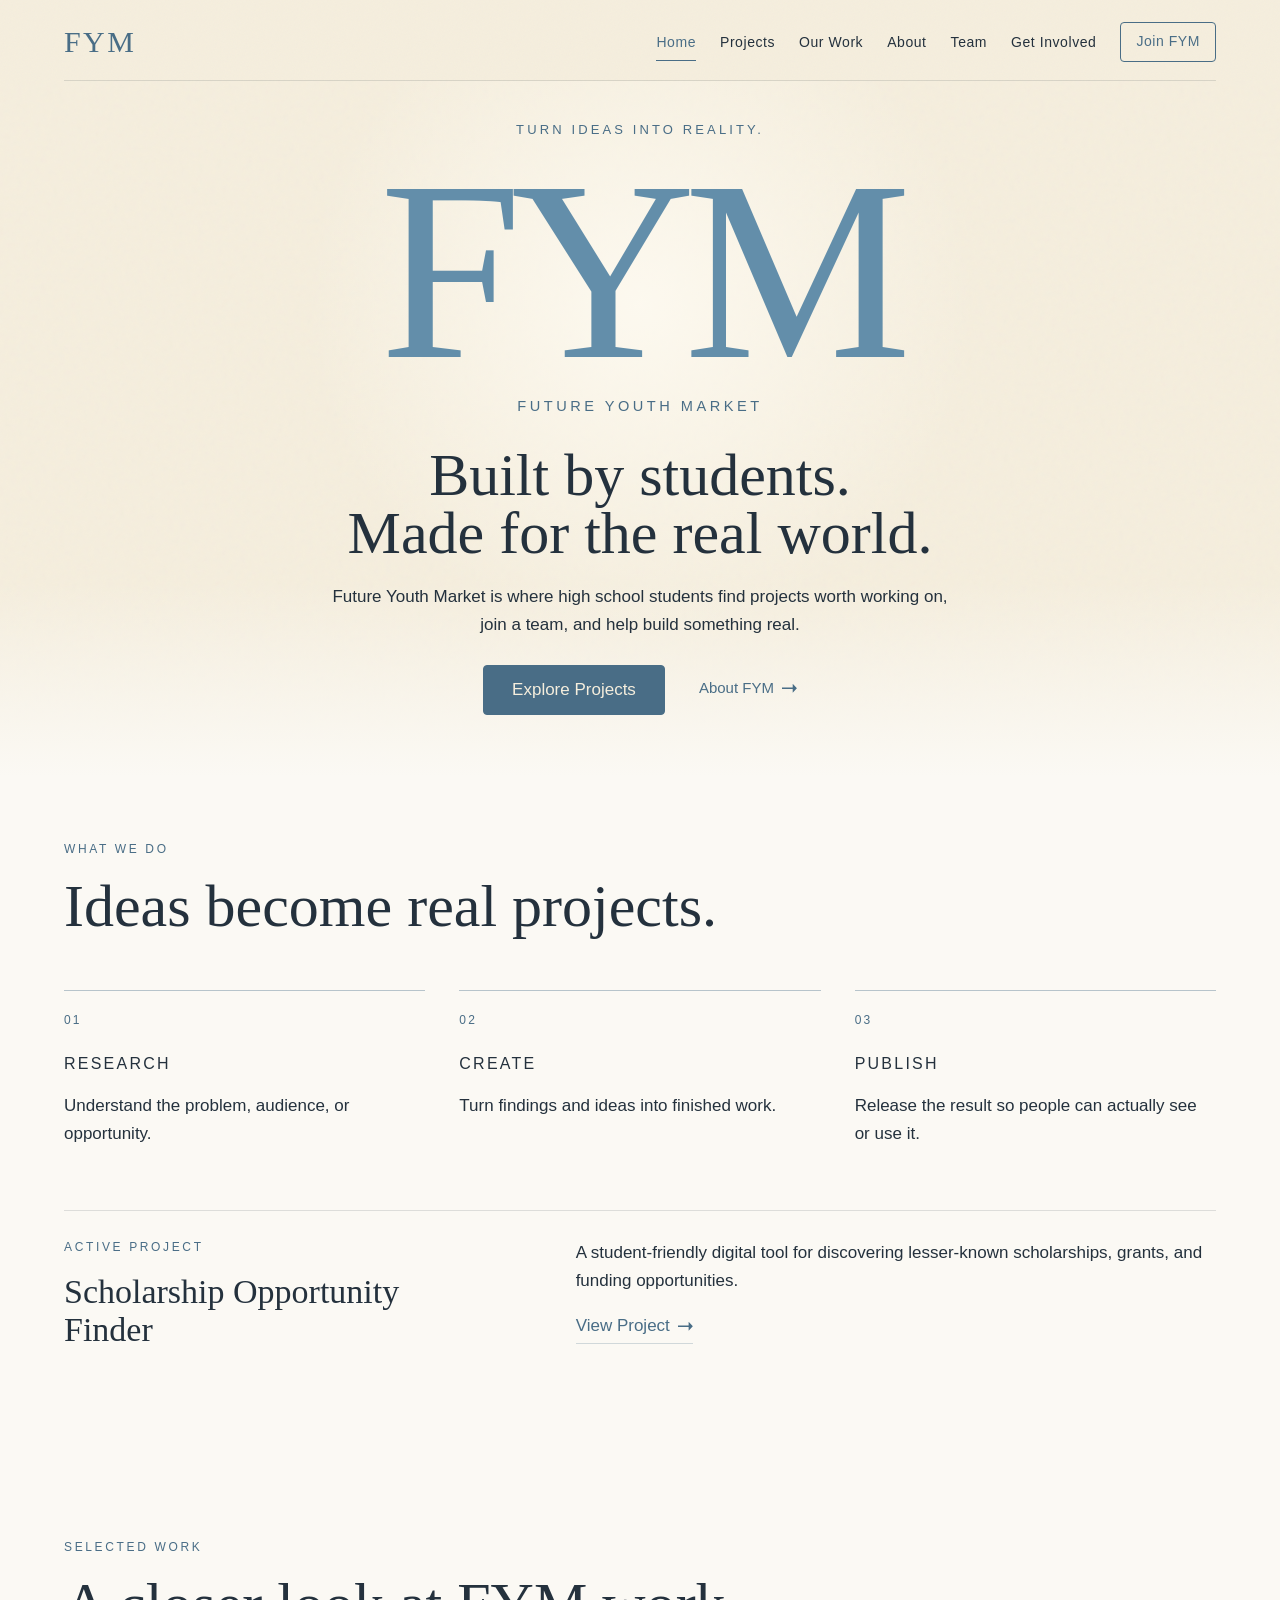
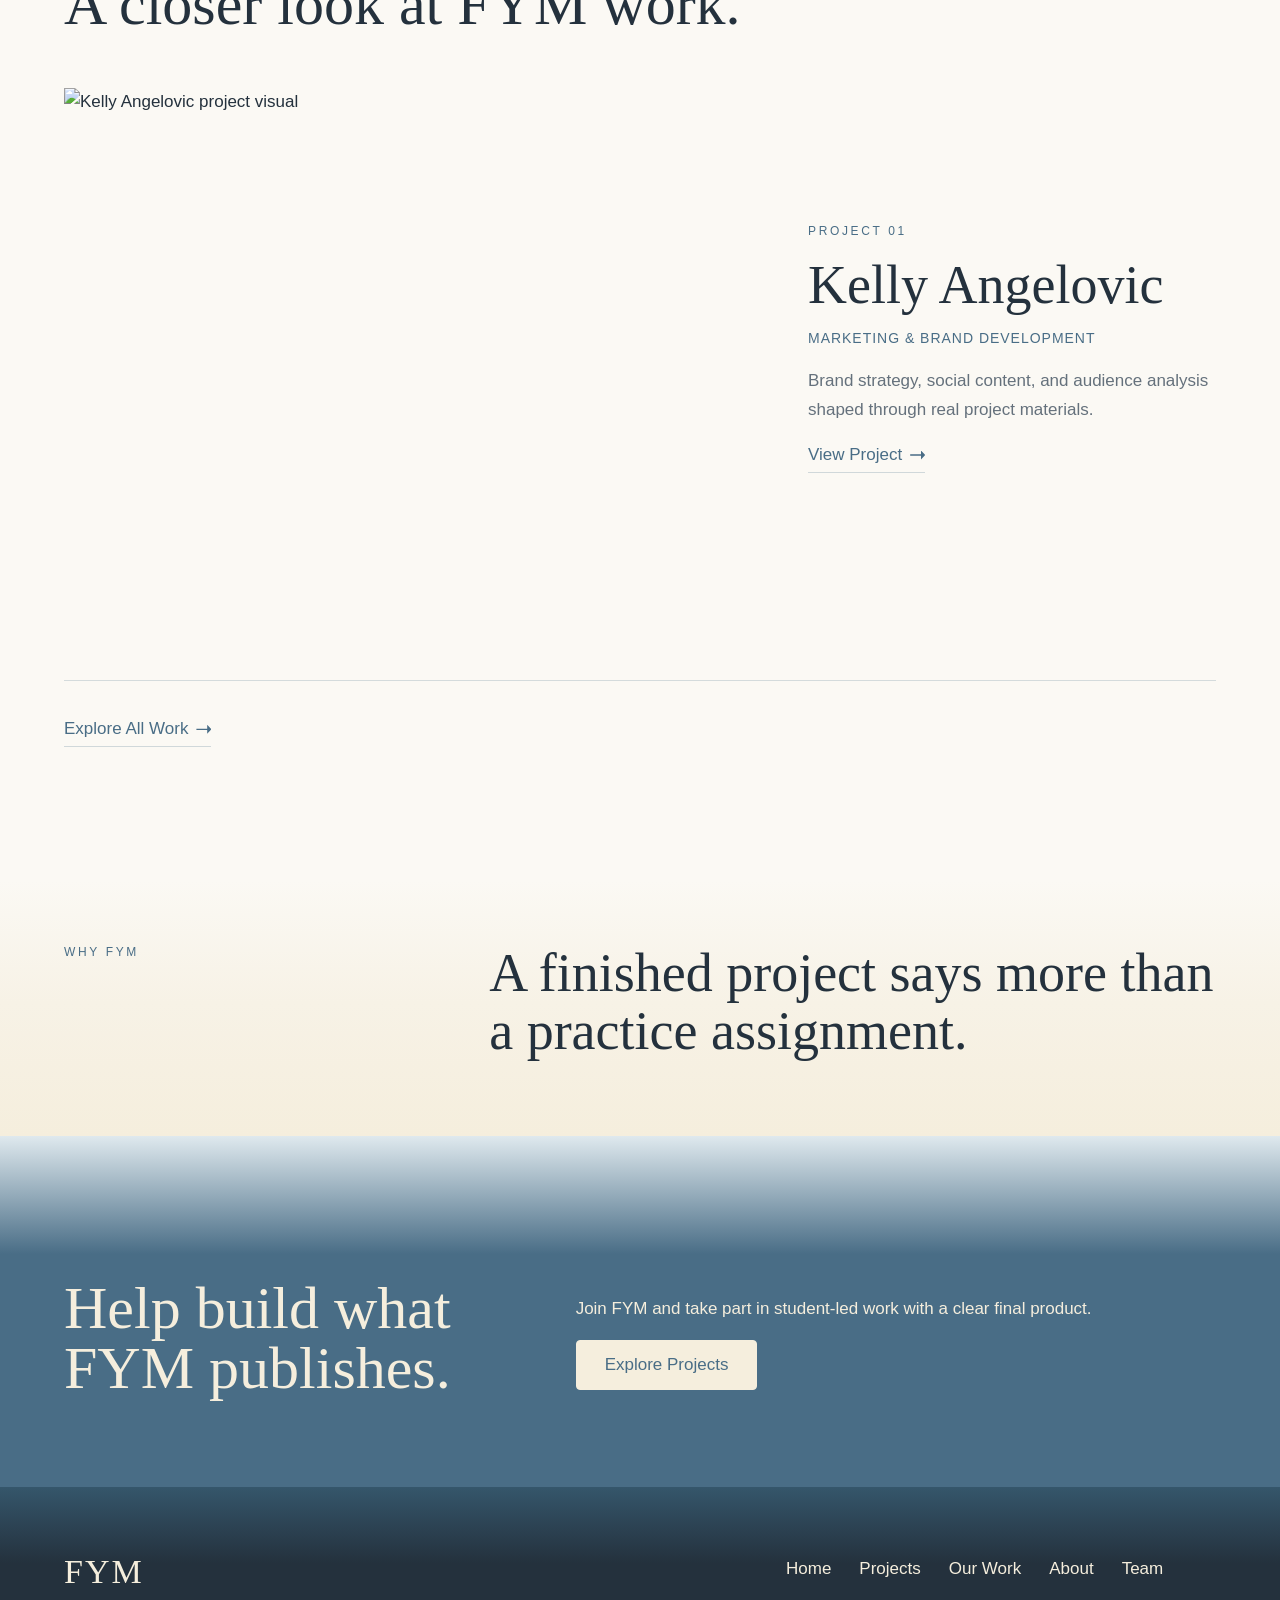
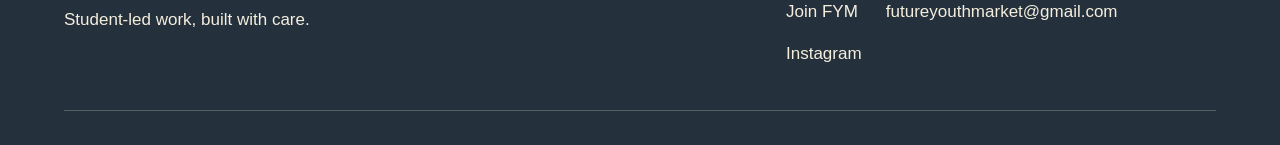
==== commit 8db29652: "Unify FYM V1 project navigation" ====
--- a/fym-site-copy/index.html
+++ b/fym-site-copy/index.html
@@ -76,7 +76,7 @@
       <section class="section blue with-lead">
         <div class="section-inner split-grid">
           <h2 class="section-title">Help build what FYM publishes.</h2>
-          <div><p>Join FYM and take part in student-led work with a clear final product.</p><a class="button" style="background:var(--fym-cream);color:var(--fym-blue);border-color:var(--fym-cream)" href="https://docs.google.com/forms/d/e/1FAIpQLSevrzNFQWZwz5mbwL5e_55xC7Ov_JU1O-XVfndWGuBN4_w-hQ/viewform">Join FYM</a></div>
+          <div><p>Join FYM and take part in student-led work with a clear final product.</p><a class="button" style="background:var(--fym-cream);color:var(--fym-blue);border-color:var(--fym-cream)" href="./projects/">Explore Projects</a></div>
         </div>
       </section>
     </main>
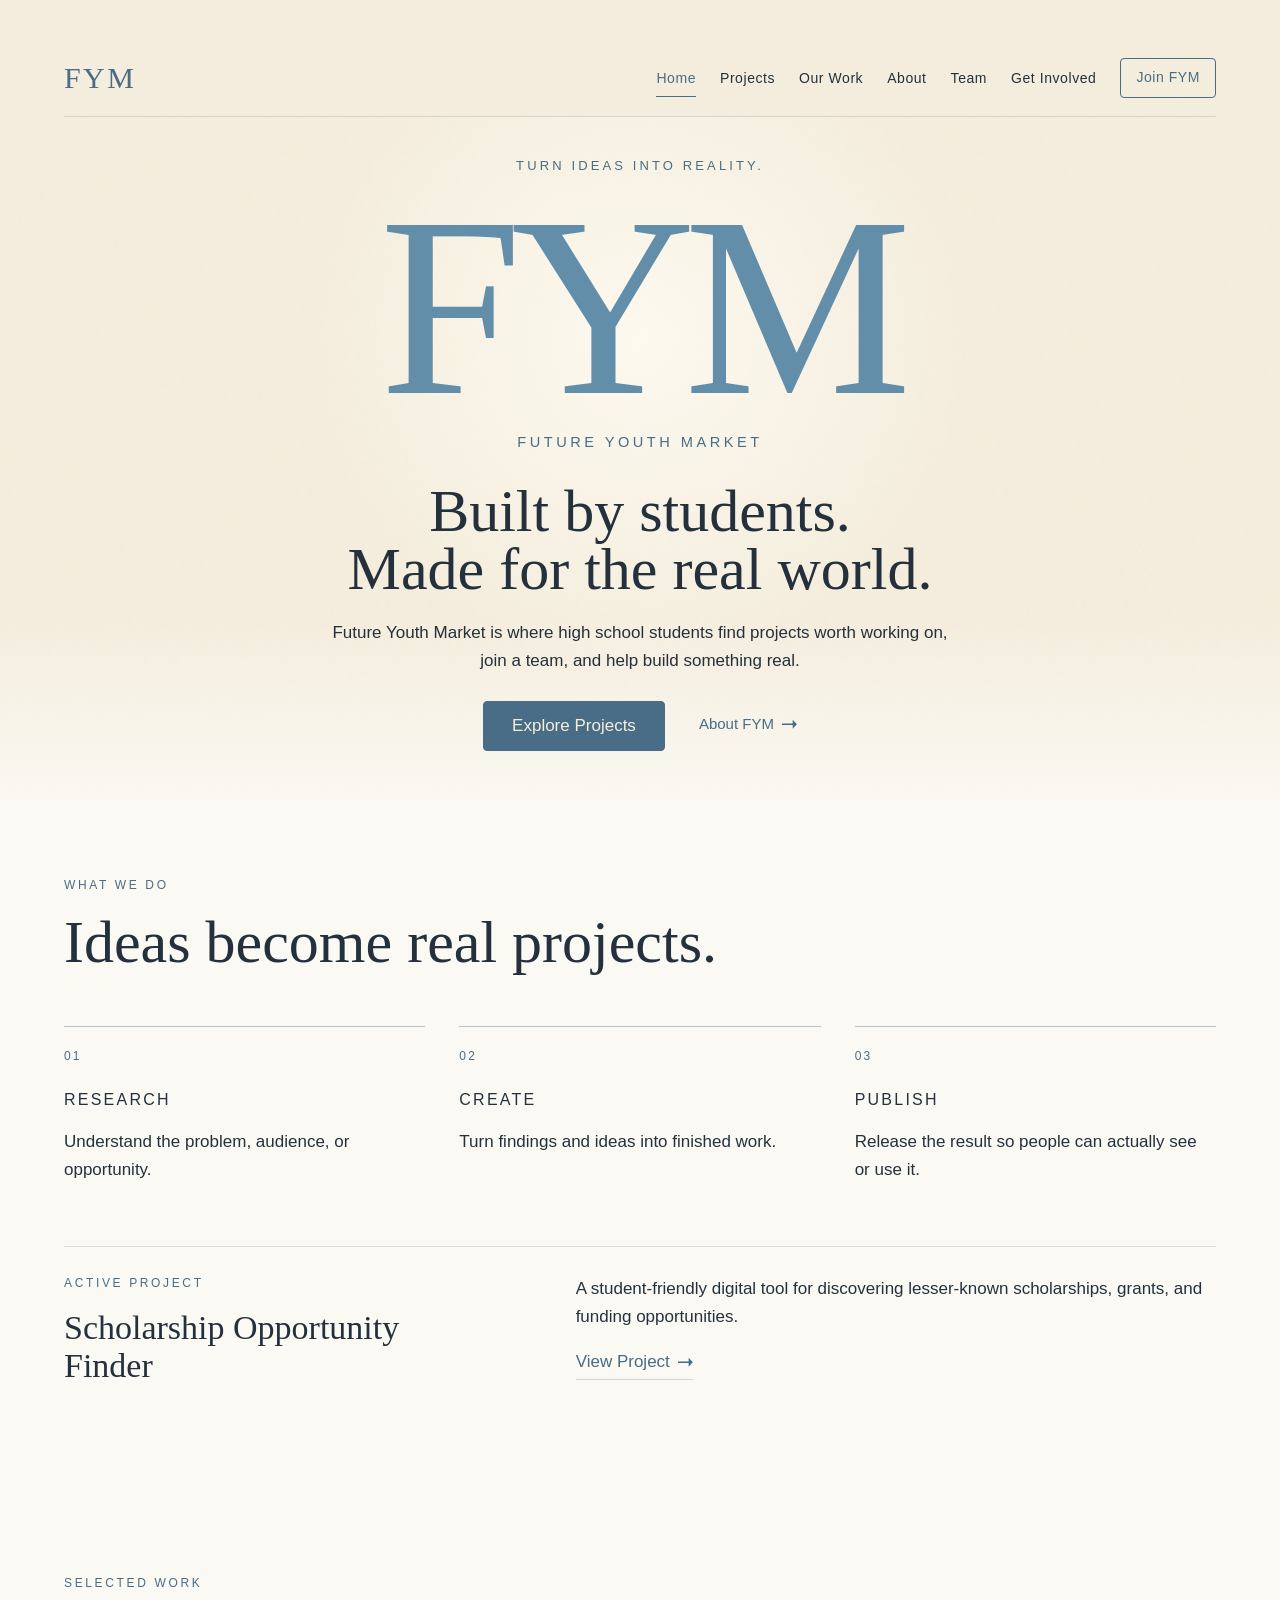
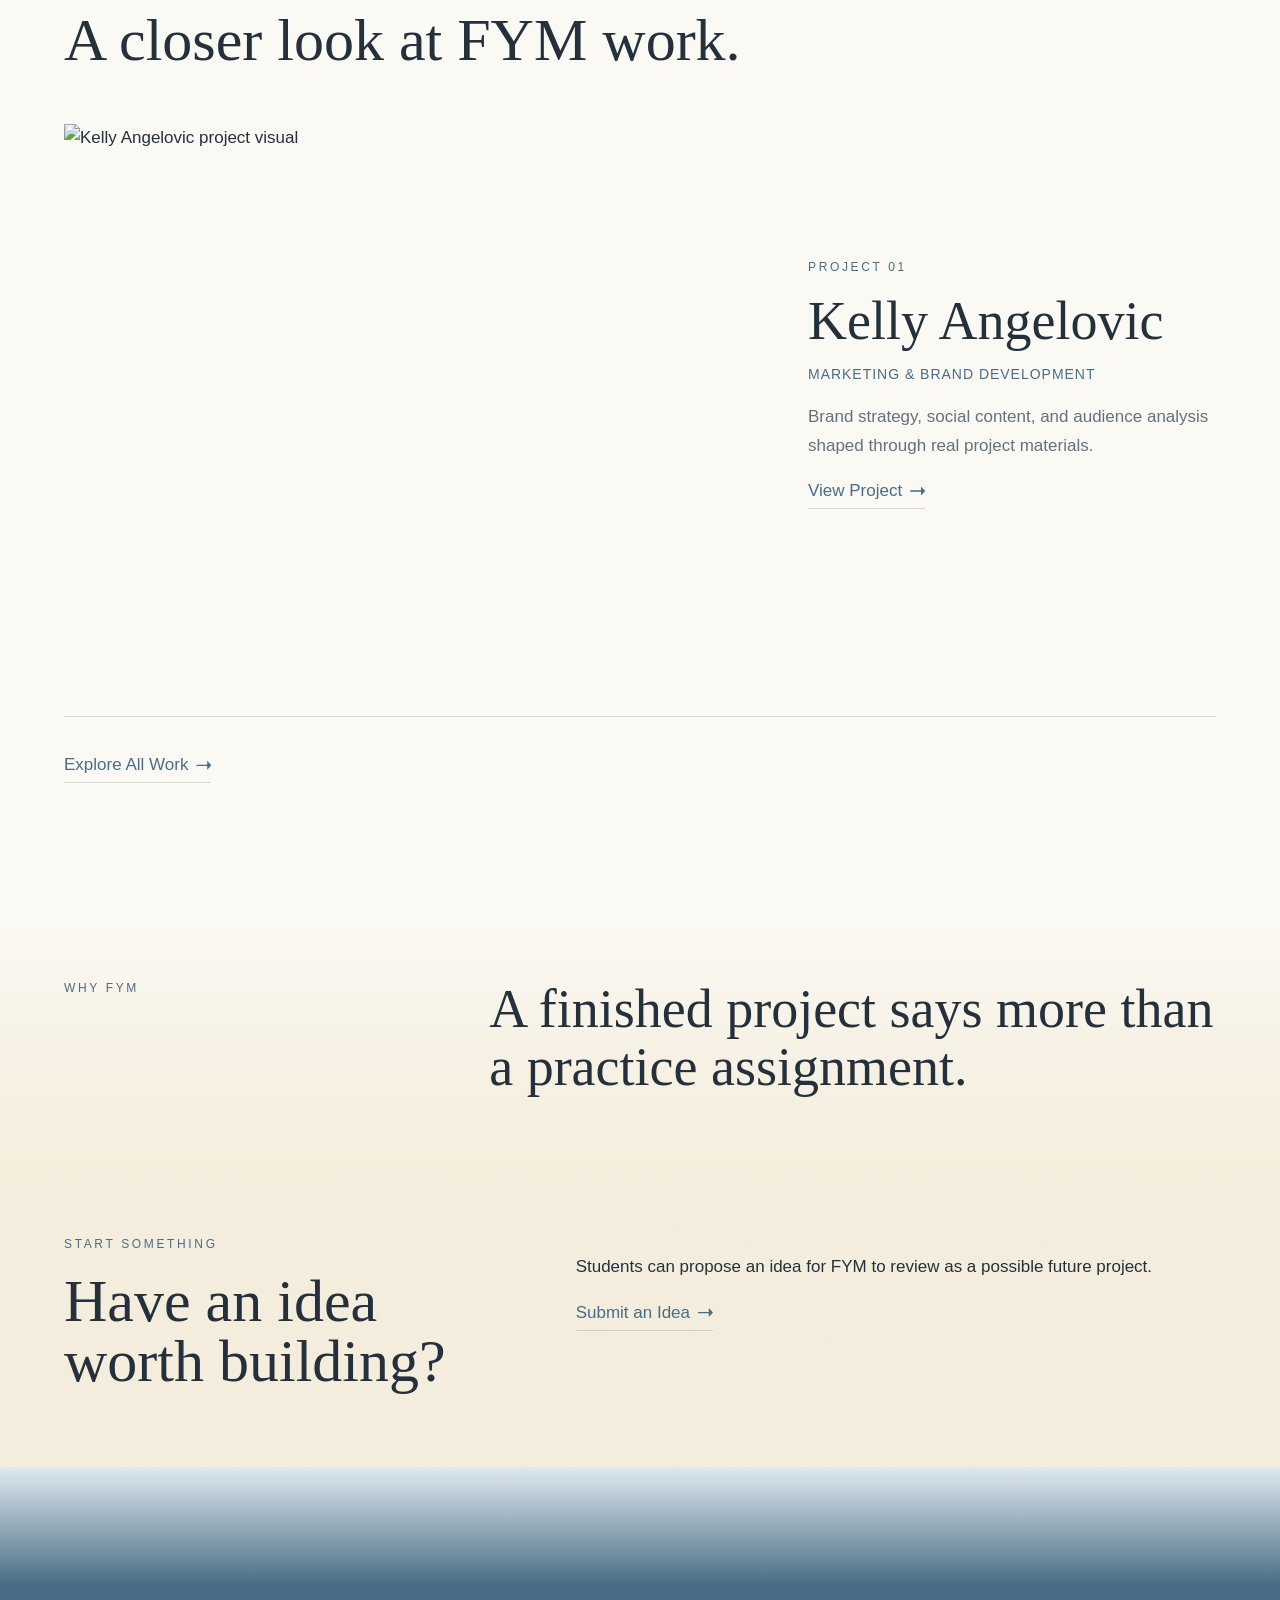
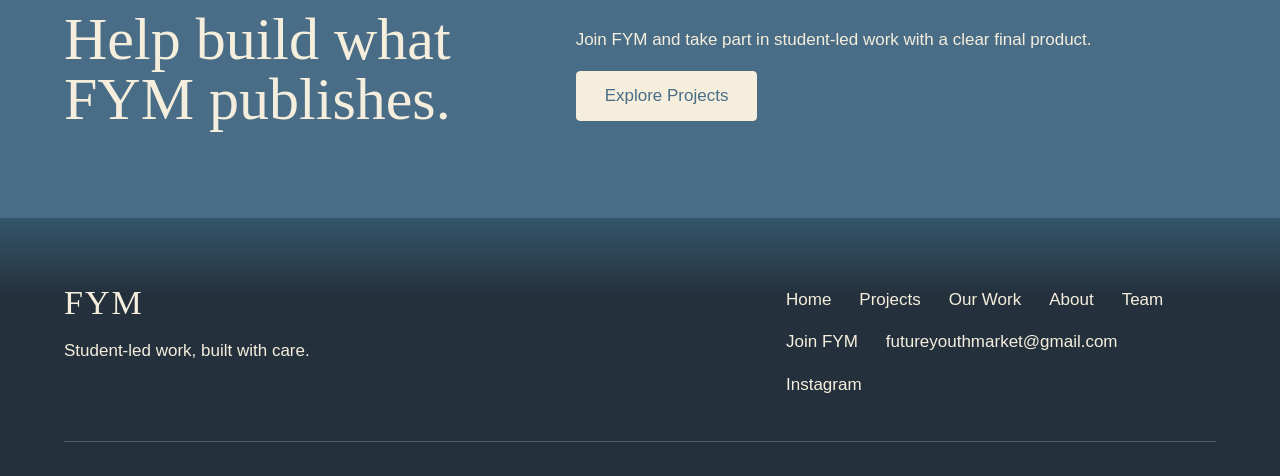
==== commit 62fb54bf: "Add member-gated FYM participation flow" ====
--- a/fym-site-copy/index.html
+++ b/fym-site-copy/index.html
@@ -73,6 +73,13 @@
         </div>
       </section>
 
+      <section class="section cream tight">
+        <div class="section-inner split-grid">
+          <div><p class="label">Start Something</p><h2 class="section-title">Have an idea worth building?</h2></div>
+          <div><p>Students can propose an idea for FYM to review as a possible future project.</p><a class="text-link icon-link" href="./submit-an-idea/">Submit an Idea</a></div>
+        </div>
+      </section>
+
       <section class="section blue with-lead">
         <div class="section-inner split-grid">
           <h2 class="section-title">Help build what FYM publishes.</h2>
@@ -86,7 +93,7 @@
         <div class="footer-top">
           <div class="footer-brand"><strong>FYM</strong><p>Student-led work, built with care.</p></div>
           <nav class="footer-links" aria-label="Footer">
-            <a href="./" aria-current="page">Home</a><a href="./projects/">Projects</a><a href="./our-work/">Our Work</a><a href="./about/">About</a><a href="./team/">Team</a><a href="./get-involved/">Join FYM</a><a href="mailto:futureyouthmarket@gmail.com">futureyouthmarket@gmail.com</a><a href="http://instagram.com/future.youth.market">Instagram</a>
+            <a href="./" aria-current="page">Home</a><a href="./projects/">Projects</a><a href="./our-work/">Our Work</a><a href="./about/">About</a><a href="./team/">Team</a><a href="./get-involved/">Join FYM</a><a href="mailto:futureyouthmarket@gmail.com">futureyouthmarket@gmail.com</a><a href="https://instagram.com/future.youth.market" target="_blank" rel="noopener noreferrer">Instagram</a>
           </nav>
         </div>
 
--- a/fym-site-copy/styles.css
+++ b/fym-site-copy/styles.css
@@ -65,6 +65,7 @@
 }
 
 .site-header {
+  padding-top: 36px;
   background: var(--fym-cream);
   background-image: url("data:image/svg+xml,%3Csvg viewBox='0 0 160 160' xmlns='http://www.w3.org/2000/svg'%3E%3Cfilter id='n'%3E%3CfeTurbulence type='fractalNoise' baseFrequency='.72' numOctaves='2' stitchTiles='stitch'/%3E%3C/filter%3E%3Crect width='160' height='160' filter='url(%23n)' opacity='.026'/%3E%3C/svg%3E");
 }
@@ -484,6 +485,82 @@
   border-top: 2px solid var(--fym-blue);
 }
 
+.market-chapter {
+  margin-bottom: 18px;
+}
+
+.future-projects {
+  margin-top: clamp(74px, 9vw, 118px);
+}
+
+.future-projects-heading {
+  max-width: 720px;
+  margin-bottom: 38px;
+}
+
+.future-projects-heading h2 {
+  margin: 12px 0 0;
+  font-size: clamp(34px, 4.5vw, 54px);
+  line-height: 1.03;
+}
+
+.market-card.future {
+  background: rgba(255, 255, 255, 0.24);
+  border-color: rgba(73, 109, 134, 0.2);
+}
+
+.coming-soon {
+  color: var(--fym-blue);
+  font-size: 13px;
+  font-weight: 700;
+  letter-spacing: 0.15em;
+  text-transform: uppercase;
+}
+
+.project-contribution-grid {
+  display: grid;
+  grid-template-columns: repeat(3, minmax(0, 1fr));
+  gap: clamp(22px, 3vw, 38px);
+  margin-top: 48px;
+}
+
+.project-contribution-grid .ruled {
+  padding-top: 20px;
+}
+
+.project-contribution-grid h3 {
+  min-height: 2.1em;
+  margin: 14px 0 18px;
+  font-size: clamp(28px, 3vw, 38px);
+  line-height: 1.04;
+}
+
+.project-goal .lead-block {
+  margin-top: 0;
+}
+
+.sprint-timeline.detailed article p {
+  margin: 12px 0 0;
+  color: var(--fym-muted);
+  font-size: 14px;
+  line-height: 1.55;
+}
+
+.button-disabled {
+  cursor: not-allowed;
+  opacity: 0.62;
+}
+
+.application-note {
+  margin: 14px 0 0;
+  font-size: 13px;
+  opacity: 0.78;
+}
+
+.cream-label {
+  color: var(--fym-cream);
+}
+
 .market-meta {
   display: flex;
   flex-direction: column;
@@ -1071,6 +1148,10 @@
 }
 
 @media (max-width: 850px) {
+  .site-header {
+    padding-top: 42px;
+  }
+
   .market-card,
   .project-story-grid,
   .application-layout {
@@ -1157,6 +1238,14 @@
     grid-template-columns: 1fr;
   }
 
+  .project-contribution-grid {
+    grid-template-columns: 1fr;
+  }
+
+  .project-contribution-grid h3 {
+    min-height: 0;
+  }
+
   .path-line {
     display: grid;
     gap: 10px;
